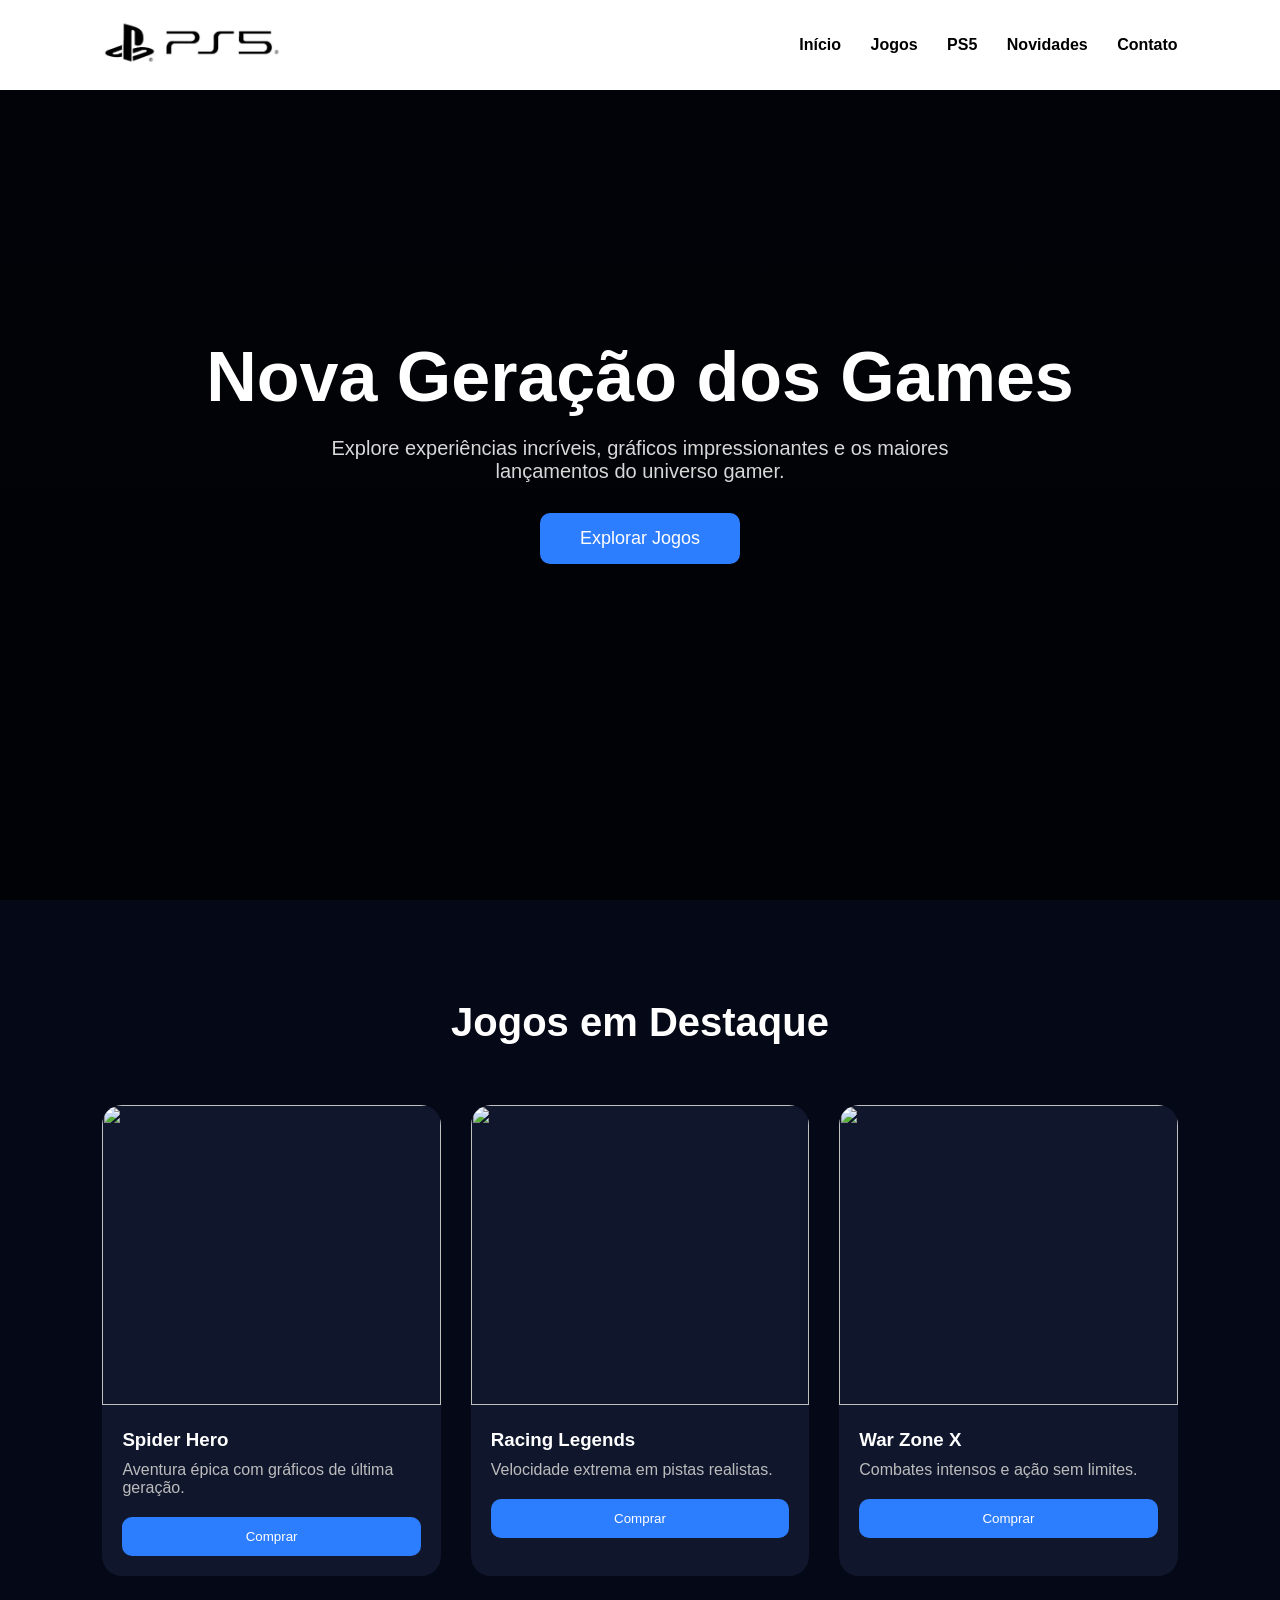
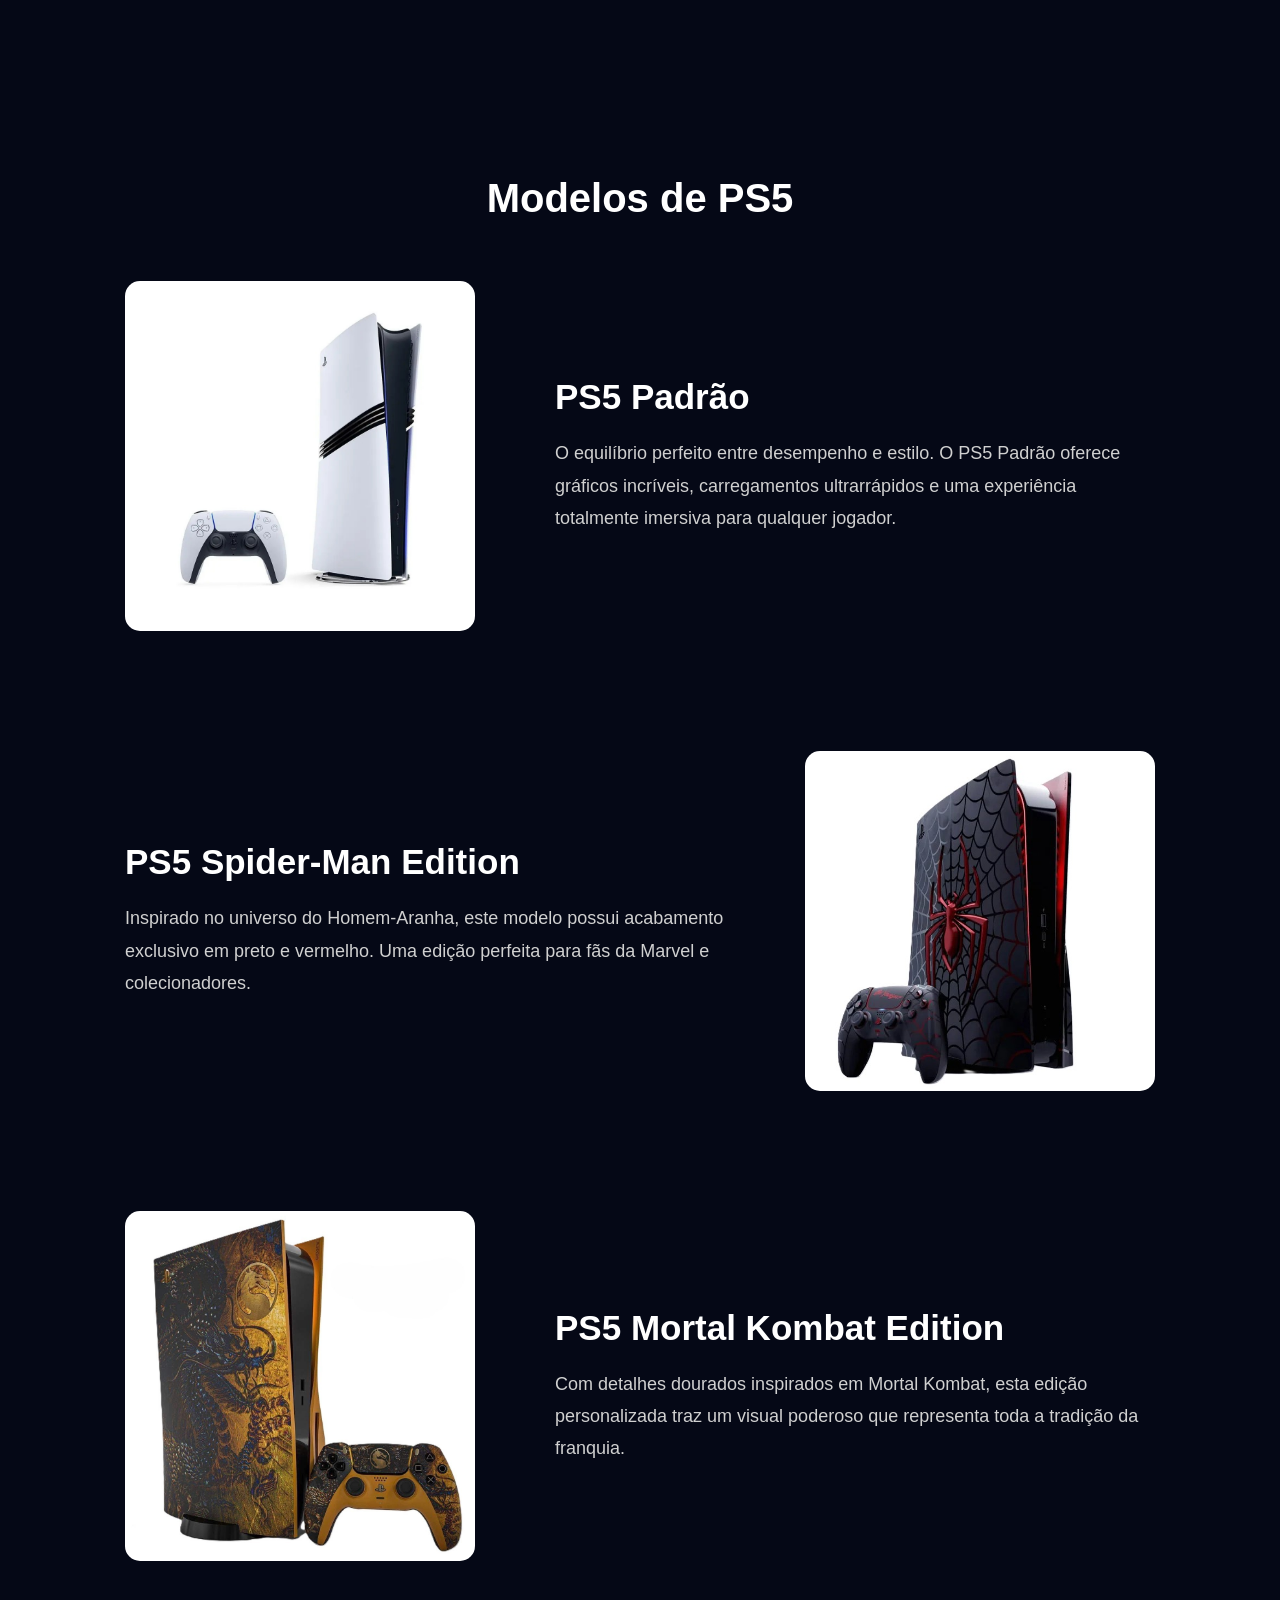
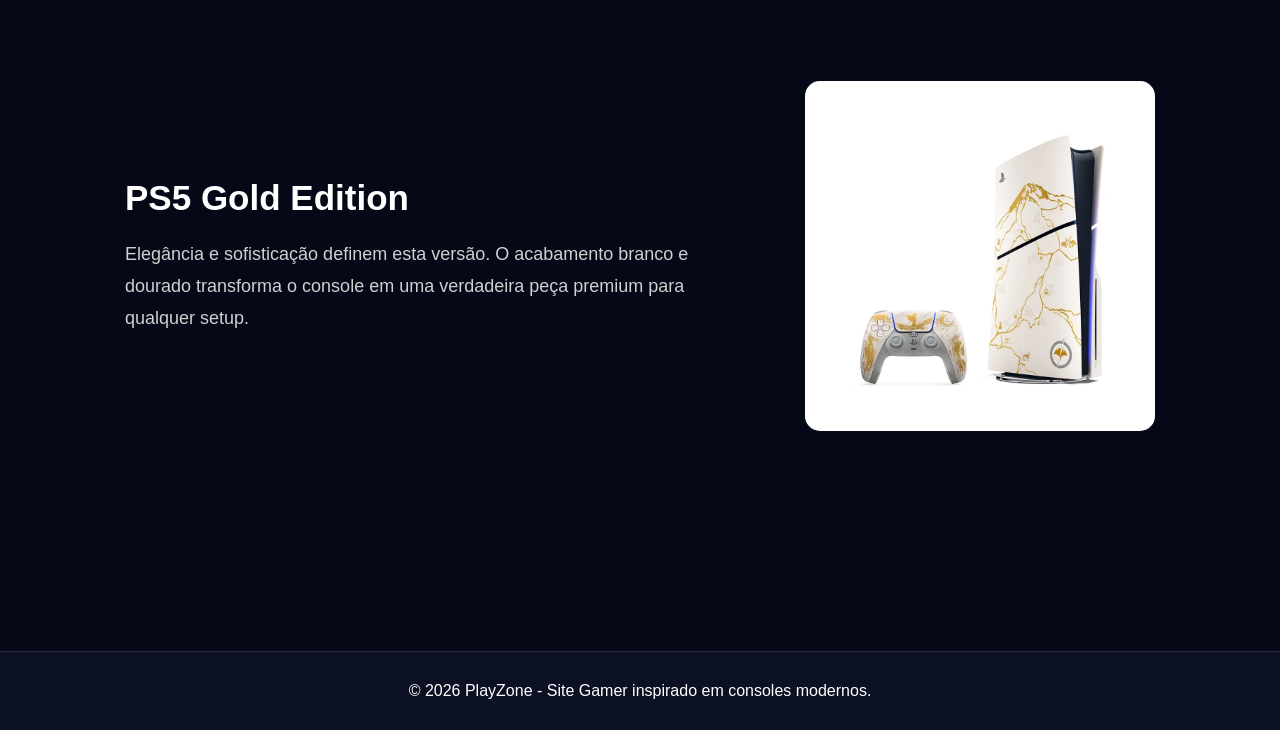
==== index.html @ ec70d76b "." ====
<!DOCTYPE html>
<html lang="pt-BR">

<head>
    <meta charset="UTF-8">
    <meta name="viewport" content="width=device-width, initial-scale=1.0">
    <title>PlayZone</title>

    <link rel="stylesheet" href="styles.css">
    <link rel="stylesheet" href="script.js">
</head>

<body>

    <header>
        <div class="logo">
            <img src="logo3.jpg" alt="Logo PlayZone">
        </div>

        <nav>
            <a href="#">Início</a>
            <a href="#">Jogos</a>
            <a href="#">PS5</a>
            <a href="#">Novidades</a>
            <a href="#">Contato</a>
        </nav>
    </header>

    <section class="hero">
        <h1>Nova Geração dos Games</h1>

        <p>
            Explore experiências incríveis, gráficos impressionantes
            e os maiores lançamentos do universo gamer.
        </p>

        <button>Explorar Jogos</button>
    </section>

    <section class="games">

        <h2 class="section-title">Jogos em Destaque</h2>

        <div class="cards">

            <div class="card">
                <img src="https://images.unsplash.com/photo-1542751371-adc38448a05e?q=80&w=2070&auto=format&fit=crop">

                <div class="card-content">
                    <h3>Spider Hero</h3>
                    <p>Aventura épica com gráficos de última geração.</p>
                    <button>Comprar</button>
                </div>
            </div>

            <div class="card">
                <img src="https://images.unsplash.com/photo-1511512578047-dfb367046420?q=80&w=2071&auto=format&fit=crop">

                <div class="card-content">
                    <h3>Racing Legends</h3>
                    <p>Velocidade extrema em pistas realistas.</p>
                    <button>Comprar</button>
                </div>
            </div>

            <div class="card">
                <img src="https://images.unsplash.com/photo-1493711662062-fa541adb3fc8?q=80&w=2070&auto=format&fit=crop">

                <div class="card-content">
                    <h3>War Zone X</h3>
                    <p>Combates intensos e ação sem limites.</p>
                    <button>Comprar</button>
                </div>
            </div>

        </div>

    </section>

    <section class="consoles">

        <h2 class="section-title">Modelos de PS5</h2>

        <!-- PS5 Padrão -->
        <div class="console-item">

            <img src="img/ps5.jpg" alt="PS5 Padrão">

            <div class="console-text">
                <h3>PS5 Padrão</h3>

                <p>
                    O equilíbrio perfeito entre desempenho e estilo.
                    O PS5 Padrão oferece gráficos incríveis,
                    carregamentos ultrarrápidos e uma experiência
                    totalmente imersiva para qualquer jogador.
                </p>
            </div>

        </div>

        <!-- PS5 Spider -->
        <div class="console-item reverse">

            <img src="img/ps53.jpg" alt="PS5 Spider-Man">

            <div class="console-text">
                <h3>PS5 Spider-Man Edition</h3>

                <p>
                    Inspirado no universo do Homem-Aranha,
                    este modelo possui acabamento exclusivo
                    em preto e vermelho. Uma edição perfeita
                    para fãs da Marvel e colecionadores.
                </p>
            </div>

        </div>

        <!-- Mortal Kombat -->
        <div class="console-item">

            <img src="img/mortal_kombat_ps5 2.jpg" alt="PS5 Mortal Kombat">

            <div class="console-text">
                <h3>PS5 Mortal Kombat Edition</h3>

                <p>
                    Com detalhes dourados inspirados em Mortal Kombat,
                    esta edição personalizada traz um visual poderoso
                    que representa toda a tradição da franquia.
                </p>
            </div>

        </div>

        <!-- Gold Edition -->
        <div class="console-item reverse">

            <img src="img/ps5 2.png" alt="PS5 Gold Edition">

            <div class="console-text">
                <h3>PS5 Gold Edition</h3>

                <p>
                    Elegância e sofisticação definem esta versão.
                    O acabamento branco e dourado transforma o console
                    em uma verdadeira peça premium para qualquer setup.
                </p>
            </div>

        </div>

    </section>

    <footer>
        © 2026 PlayZone - Site Gamer inspirado em consoles modernos.
    </footer>

</body>

</html>
---- styles.css ----
*{
    margin:0;
    padding:0;
    box-sizing:border-box;
    font-family:Arial, Helvetica, sans-serif;
}

body{
    background:#050816;
    color:white;
    overflow-x:hidden;
}

header{
    width:100%;
    padding:20px 8%;
    display:flex;
    justify-content:space-between;
    align-items:center;
    background:white;
    position:fixed;
    top:0;
    z-index:1000;
}

.logo img{
    width:180px;
}

nav a{
    text-decoration:none;
    color:black;
    margin-left:25px;
    font-weight:bold;
    transition:.3s;
}

nav a:hover{
    color:#2d7dff;
}

.hero{
    height:100vh;
    display:flex;
    justify-content:center;
    align-items:center;
    flex-direction:column;
    text-align:center;
    padding:0 20px;

    background:
    linear-gradient(rgba(0,0,0,.6),rgba(0,0,0,.8)),
    url('https://images.unsplash.com/photo-1606813907291-d86efa9b94db?q=80&w=2070&auto=format&fit=crop')
    center/cover;
}

.hero h1{
    font-size:70px;
    margin-bottom:20px;
}

.hero p{
    max-width:700px;
    font-size:20px;
    color:#d8d8d8;
}

.hero button{
    margin-top:30px;
    padding:15px 40px;
    border:none;
    border-radius:10px;
    background:#2d7dff;
    color:white;
    font-size:18px;
    cursor:pointer;
}

.hero button:hover{
    background:#0f5de0;
}

.games{
    padding:100px 8%;
}

.section-title{
    text-align:center;
    font-size:40px;
    margin-bottom:60px;
}

.cards{
    display:grid;
    grid-template-columns:repeat(auto-fit,minmax(250px,1fr));
    gap:30px;
}

.card{
    background:#10172d;
    border-radius:20px;
    overflow:hidden;
    transition:.4s;
}

.card:hover{
    transform:translateY(-10px);
}

.card img{
    width:100%;
    height:300px;
    object-fit:cover;
}

.card-content{
    padding:20px;
}

.card-content h3{
    margin-bottom:10px;
}

.card-content p{
    margin-bottom:20px;
    color:#bcbcbc;
}

.card-content button{
    width:100%;
    padding:12px;
    border:none;
    border-radius:10px;
    background:#2d7dff;
    color:white;
    cursor:pointer;
}

.consoles{
    padding:100px 8%;
}

.console-item{
    display:flex;
    align-items:center;
    justify-content:center;
    gap:80px;
    margin-bottom:120px;
}

.console-item img{
    width:350px;
    border-radius:15px;
    transition:.4s;
}

.console-item img:hover{
    transform:scale(1.05);
}

.console-text{
    max-width:600px;
}

.console-text h3{
    font-size:35px;
    margin-bottom:20px;
}

.console-text p{
    font-size:18px;
    line-height:1.8;
    color:#d0d0d0;
}

.reverse{
    flex-direction:row-reverse;
}

footer{
    text-align:center;
    padding:30px;
    background:#0b1023;
    border-top:1px solid rgba(255,255,255,.1);
}

@media(max-width:768px){

    nav{
        display:none;
    }

    .hero h1{
        font-size:45px;
    }

    .console-item,
    .reverse{
        flex-direction:column;
        text-align:center;
    }

    .console-item img{
        width:280px;
    }

    .console-text h3{
        font-size:28px;
    }

    .console-text p{
        font-size:16px;
    }
}
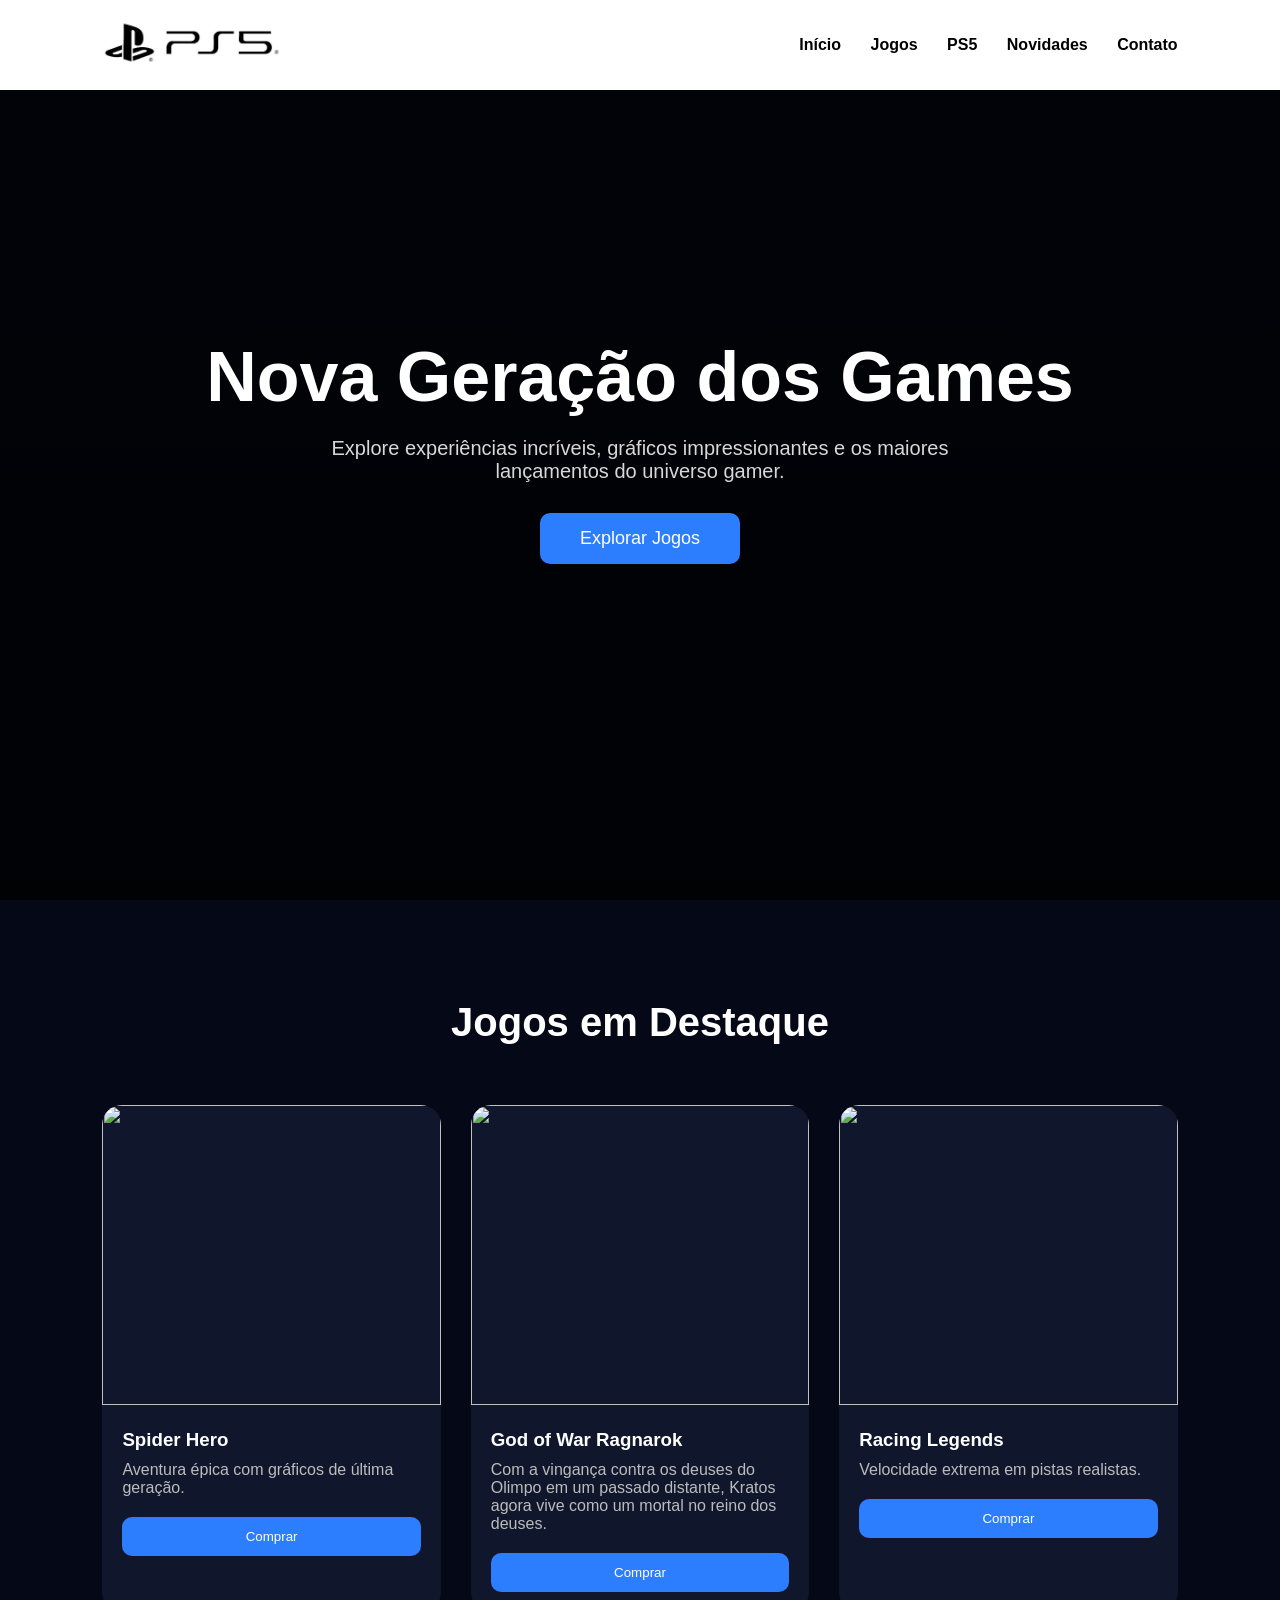
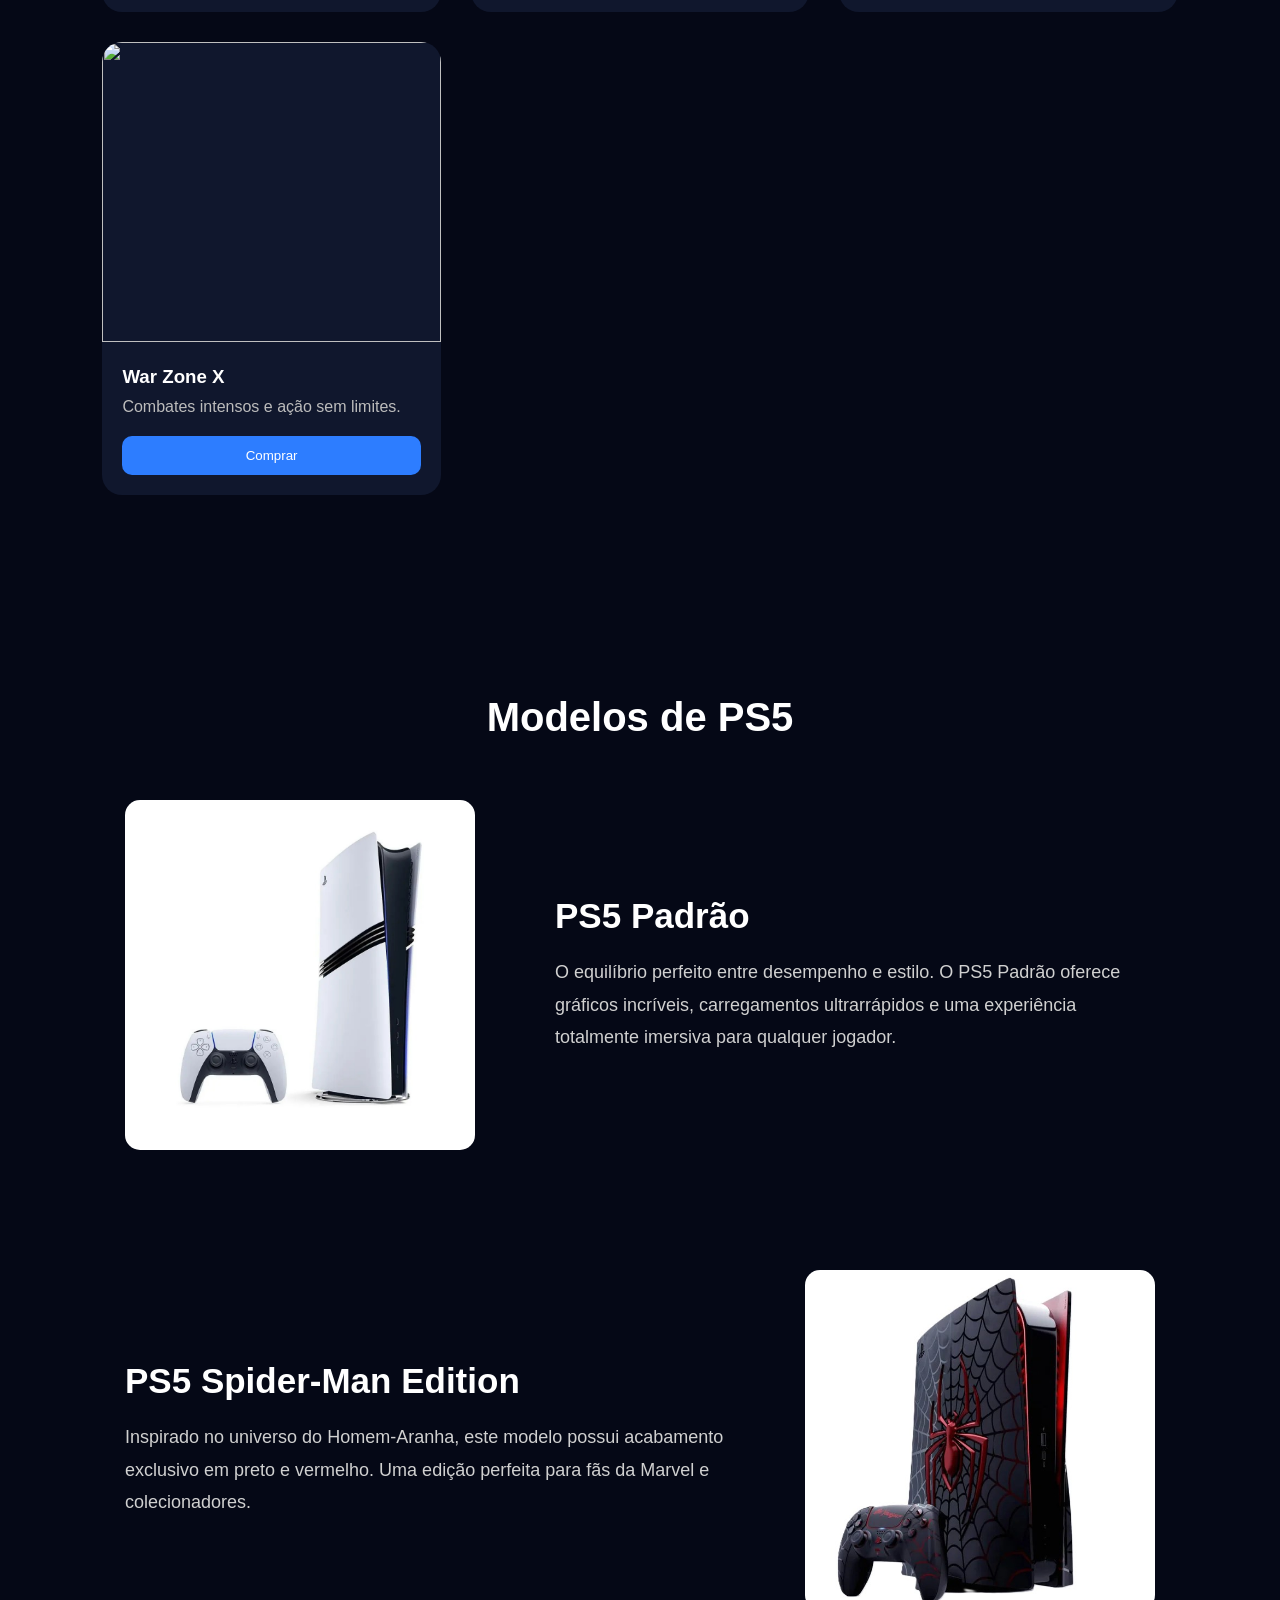
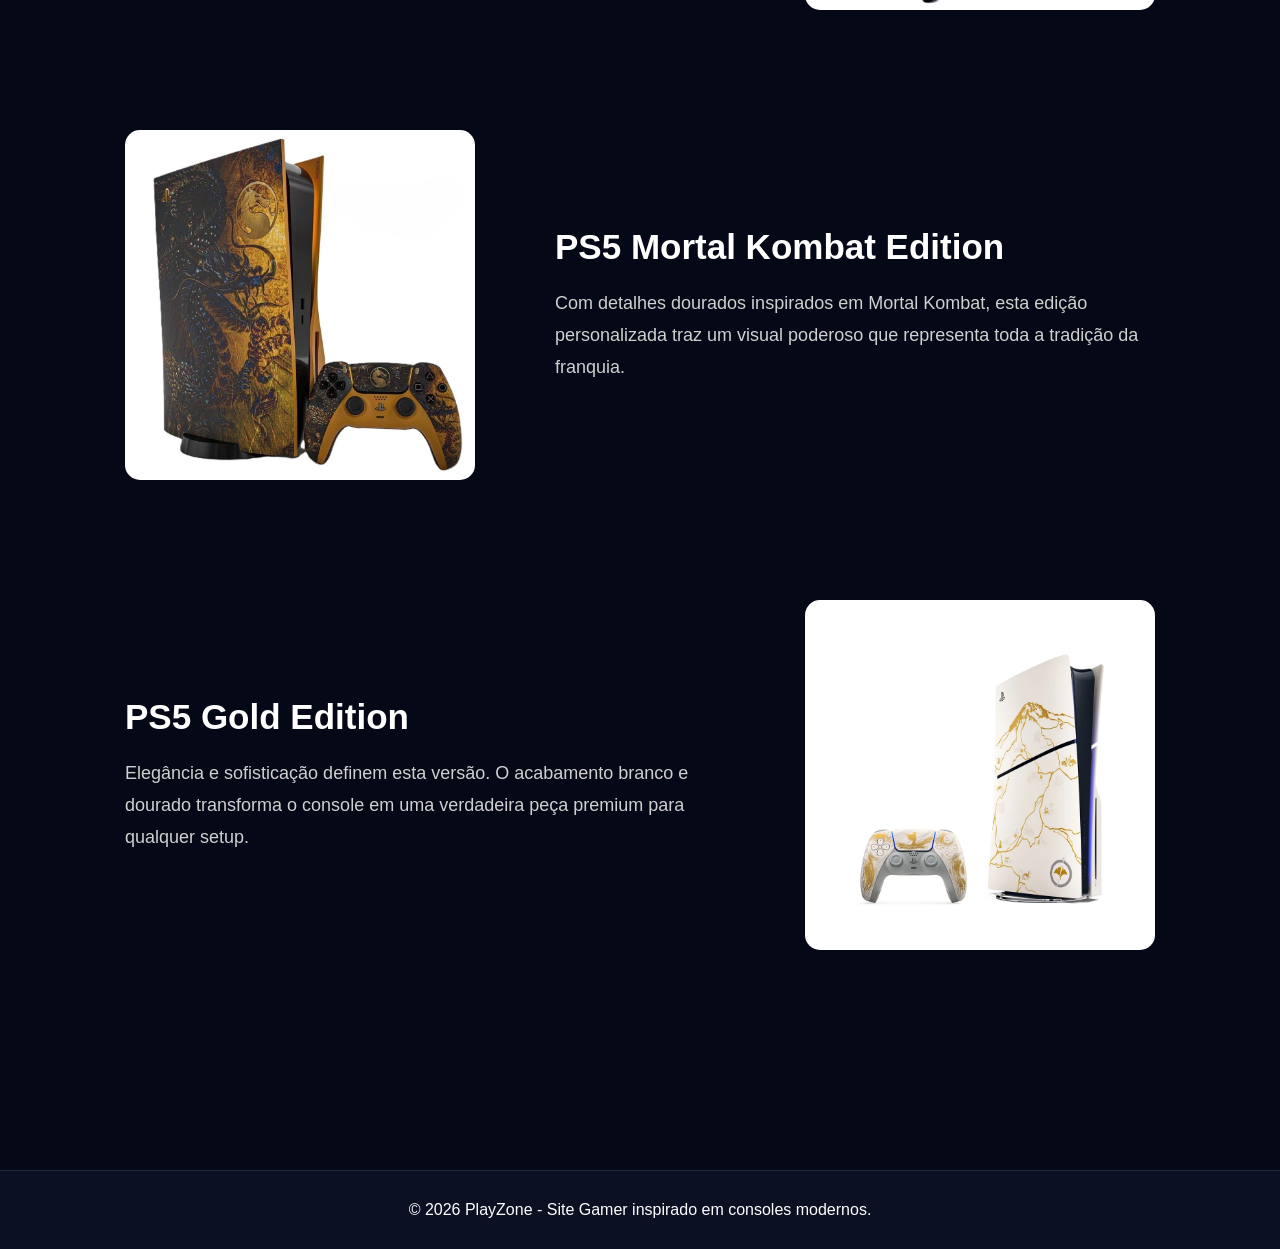
==== commit 75379a06: "." ====
--- a/index.html
+++ b/index.html
@@ -14,7 +14,7 @@
 
     <header>
         <div class="logo">
-            <img src="logo3.jpg" alt="Logo PlayZone">
+            <img src="img/logo3.jpg" alt="Logo PlayZone">
         </div>
 
         <nav>
@@ -49,6 +49,16 @@
                 <div class="card-content">
                     <h3>Spider Hero</h3>
                     <p>Aventura épica com gráficos de última geração.</p>
+                    <button>Comprar</button>
+                </div>
+            </div>
+
+            <div class="card">
+                <img src="https://i.ytimg.com/vi/pSj8DLcLmBQ/hq720.jpg?sqp=-oaymwEhCK4FEIIDSFryq4qpAxMIARUAAAAAGAElAADIQj0AgKJD&rs=AOn4CLAdq3w6yAbTgUmsF-qiGYho2PJLgg">
+
+                <div class="card-content">
+                    <h3>God of War Ragnarok</h3>
+                    <p>Com a vingança contra os deuses do Olimpo em um passado distante, Kratos agora vive como um mortal no reino dos deuses.</p>
                     <button>Comprar</button>
                 </div>
             </div>
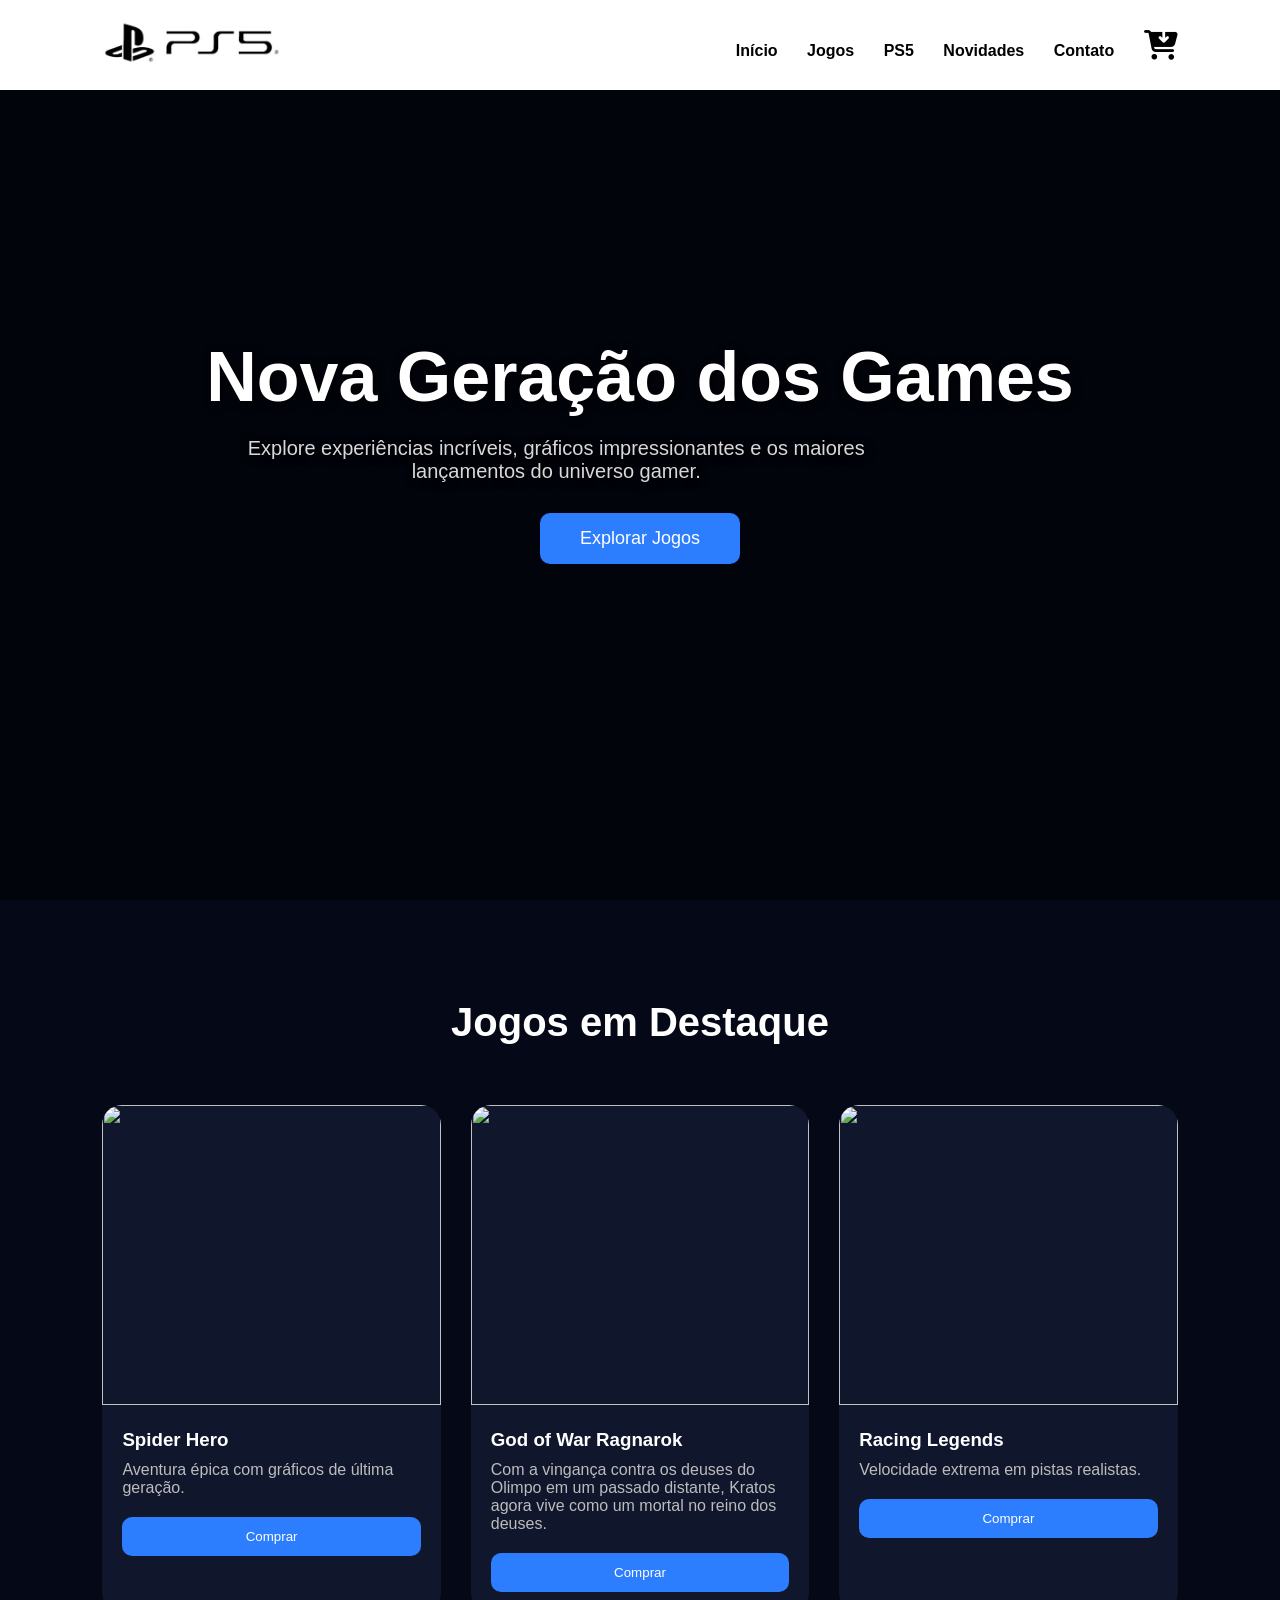
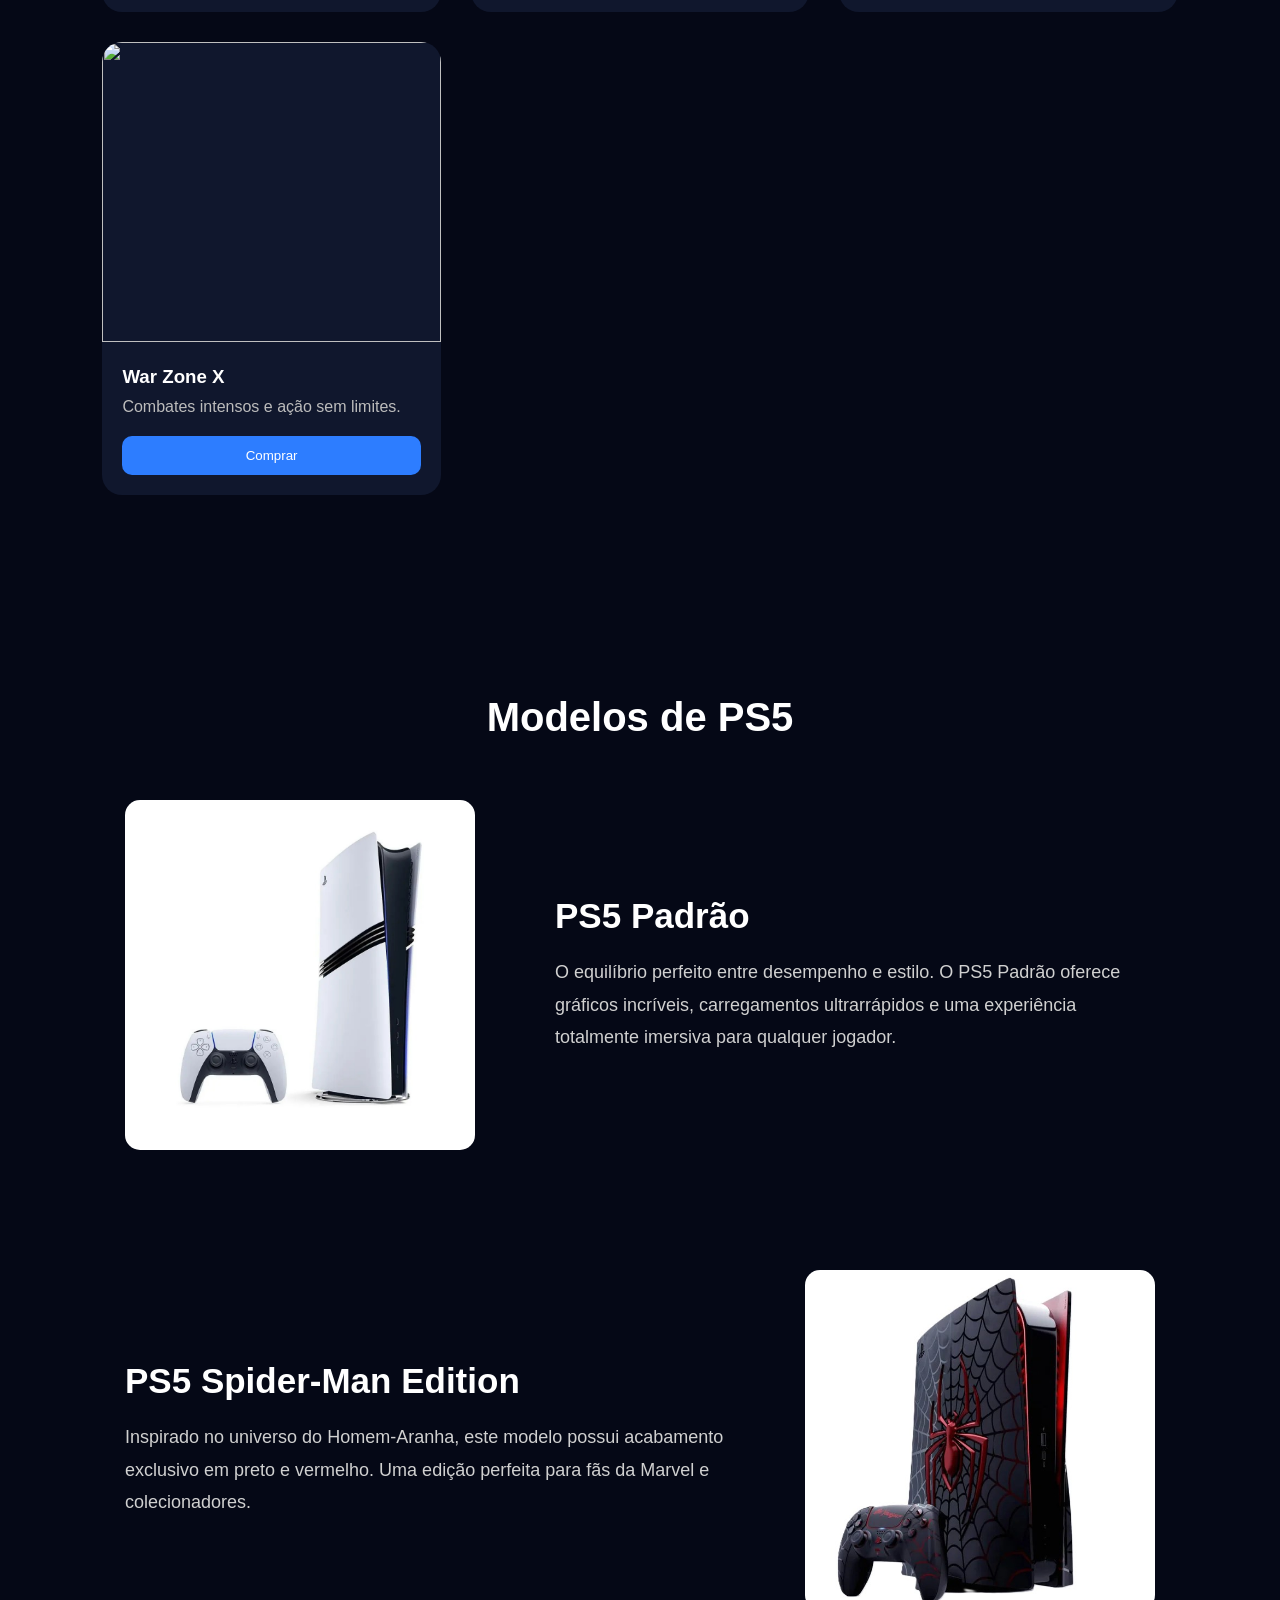
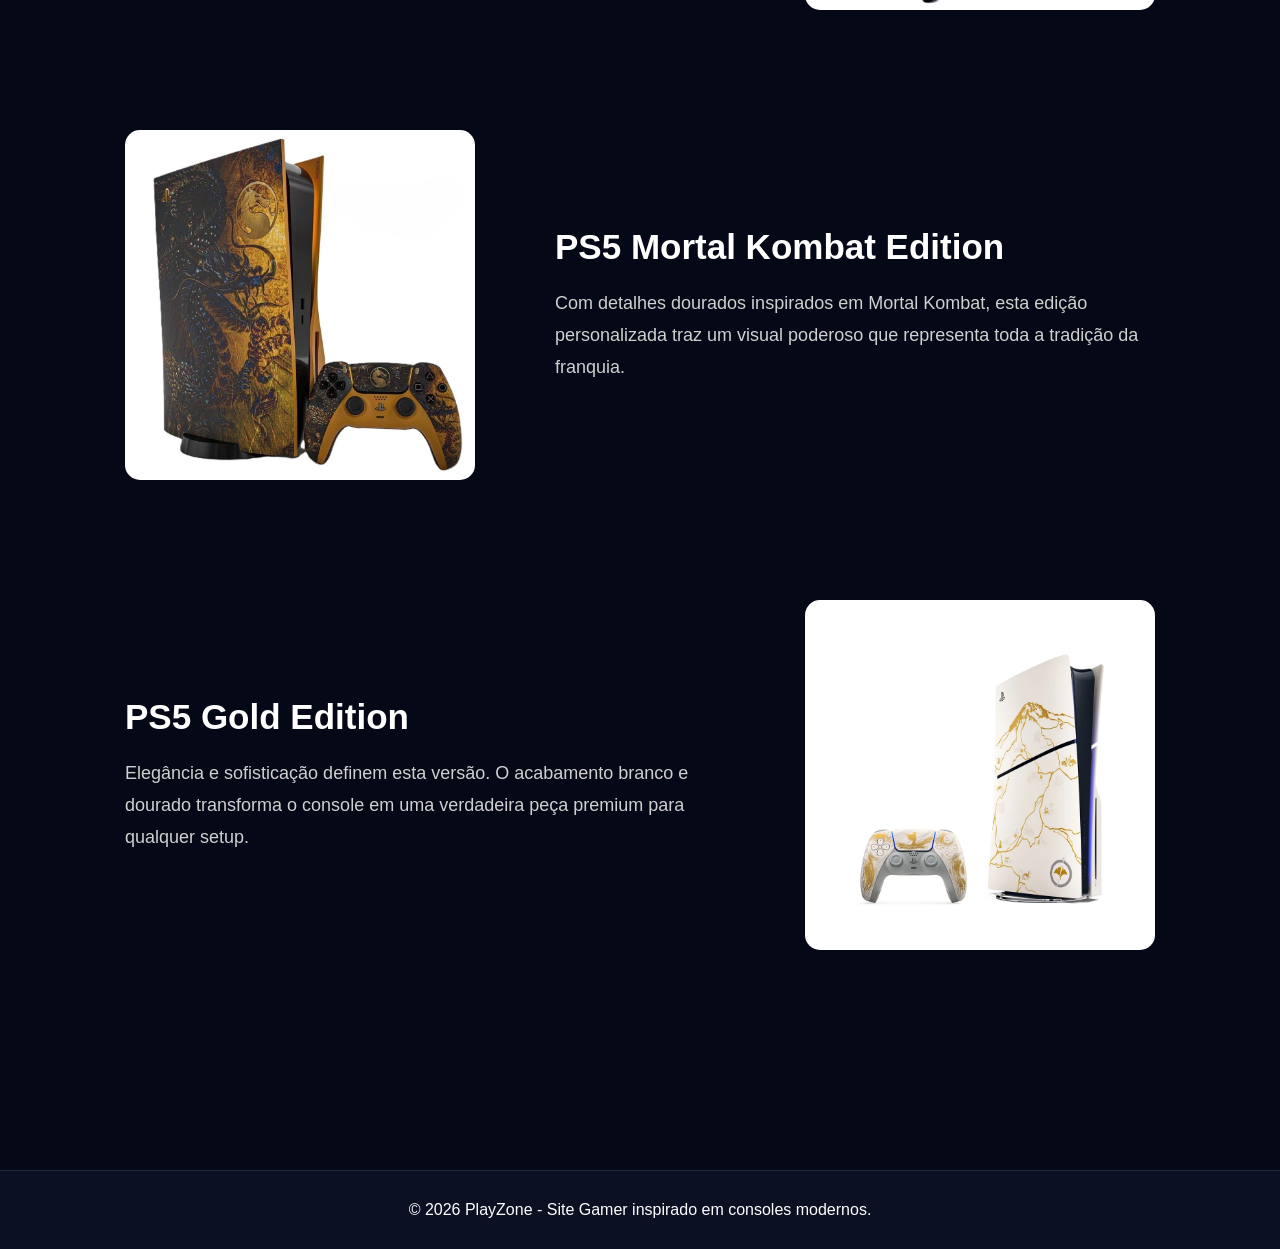
==== commit 931ba775: "test 5" ====
--- a/index.html
+++ b/index.html
@@ -5,6 +5,10 @@
     <meta charset="UTF-8">
     <meta name="viewport" content="width=device-width, initial-scale=1.0">
     <title>PlayZone</title>
+
+    <link rel="stylesheet" href="https://cdnjs.cloudflare.com/ajax/libs/font-awesome/6.5.1/css/all.min.css"
+        integrity="sha512-DTOQO9RWCH3ppGqcWaEA1BIZOC6xxalwEsw9c2QQeAIftl+Vegovlnee1c9QX4TctnWMn13TZye+giMm8e2LwA=="
+        crossorigin="anonymous" referrerpolicy="no-referrer" />
 
     <link rel="stylesheet" href="styles.css">
     <link rel="stylesheet" href="script.js">
@@ -23,10 +27,18 @@
             <a href="#">PS5</a>
             <a href="#">Novidades</a>
             <a href="#">Contato</a>
+            <a href=""><i class="fa-solid fa-cart-arrow-down"></i></a>
         </nav>
     </header>
 
+
     <section class="hero">
+
+    <video autoplay muted loop class="video-bg">
+        <source src="img/PlayStation 5 - Same Immersive Power. New Slimmer Size..mp4" type="video/mp4">
+    </video>
+
+    <div class="hero2">
         <h1>Nova Geração dos Games</h1>
 
         <p>
@@ -35,7 +47,9 @@
         </p>
 
         <button>Explorar Jogos</button>
-    </section>
+    </div>
+
+</section>
 
     <section class="games">
 
--- a/styles.css
+++ b/styles.css
@@ -39,30 +39,52 @@
     color:#2d7dff;
 }
 
+.fa-solid{
+    font-size: 30px;
+}
+
 .hero{
-    height:100vh;
+    position: relative;
+    width: 100%;
+    height: 100vh;
+    overflow: hidden;
+
     display:flex;
     justify-content:center;
     align-items:center;
-    flex-direction:column;
     text-align:center;
-    padding:0 20px;
-
-    background:
-    linear-gradient(rgba(0,0,0,.6),rgba(0,0,0,.8)),
-    url('https://images.unsplash.com/photo-1606813907291-d86efa9b94db?q=80&w=2070&auto=format&fit=crop')
-    center/cover;
+}
+
+.video-bg{
+    position: absolute;
+    top: 30px;
+    left: 0;
+
+    width: 100%;
+    height: 100%;
+    object-fit: cover;
+
+    z-index: 1;
+    opacity: 0.5;
+}
+
+.hero2{
+    position: relative;
+    z-index: 2;
+    color: white;
 }
 
 .hero h1{
     font-size:70px;
     margin-bottom:20px;
+    text-shadow: 2px 2px 10px rgba(0,0,0,0.8);
 }
 
 .hero p{
     max-width:700px;
     font-size:20px;
     color:#d8d8d8;
+    text-shadow: 2px 2px 10px rgba(0,0,0,0.8);
 }
 
 .hero button{
@@ -76,8 +98,23 @@
     cursor:pointer;
 }
 
-.hero button:hover{
-    background:#0f5de0;
+.hero::before{
+    content:"";
+    position:absolute;
+    top:0;
+    left:0;
+    width:100%;
+    height:100%;
+    background:rgba(0,0,0,0.5);
+    z-index:1;
+}
+
+.video-bg{
+    z-index:0;
+}
+
+.hero2{
+    z-index:2;
 }
 
 .games{
